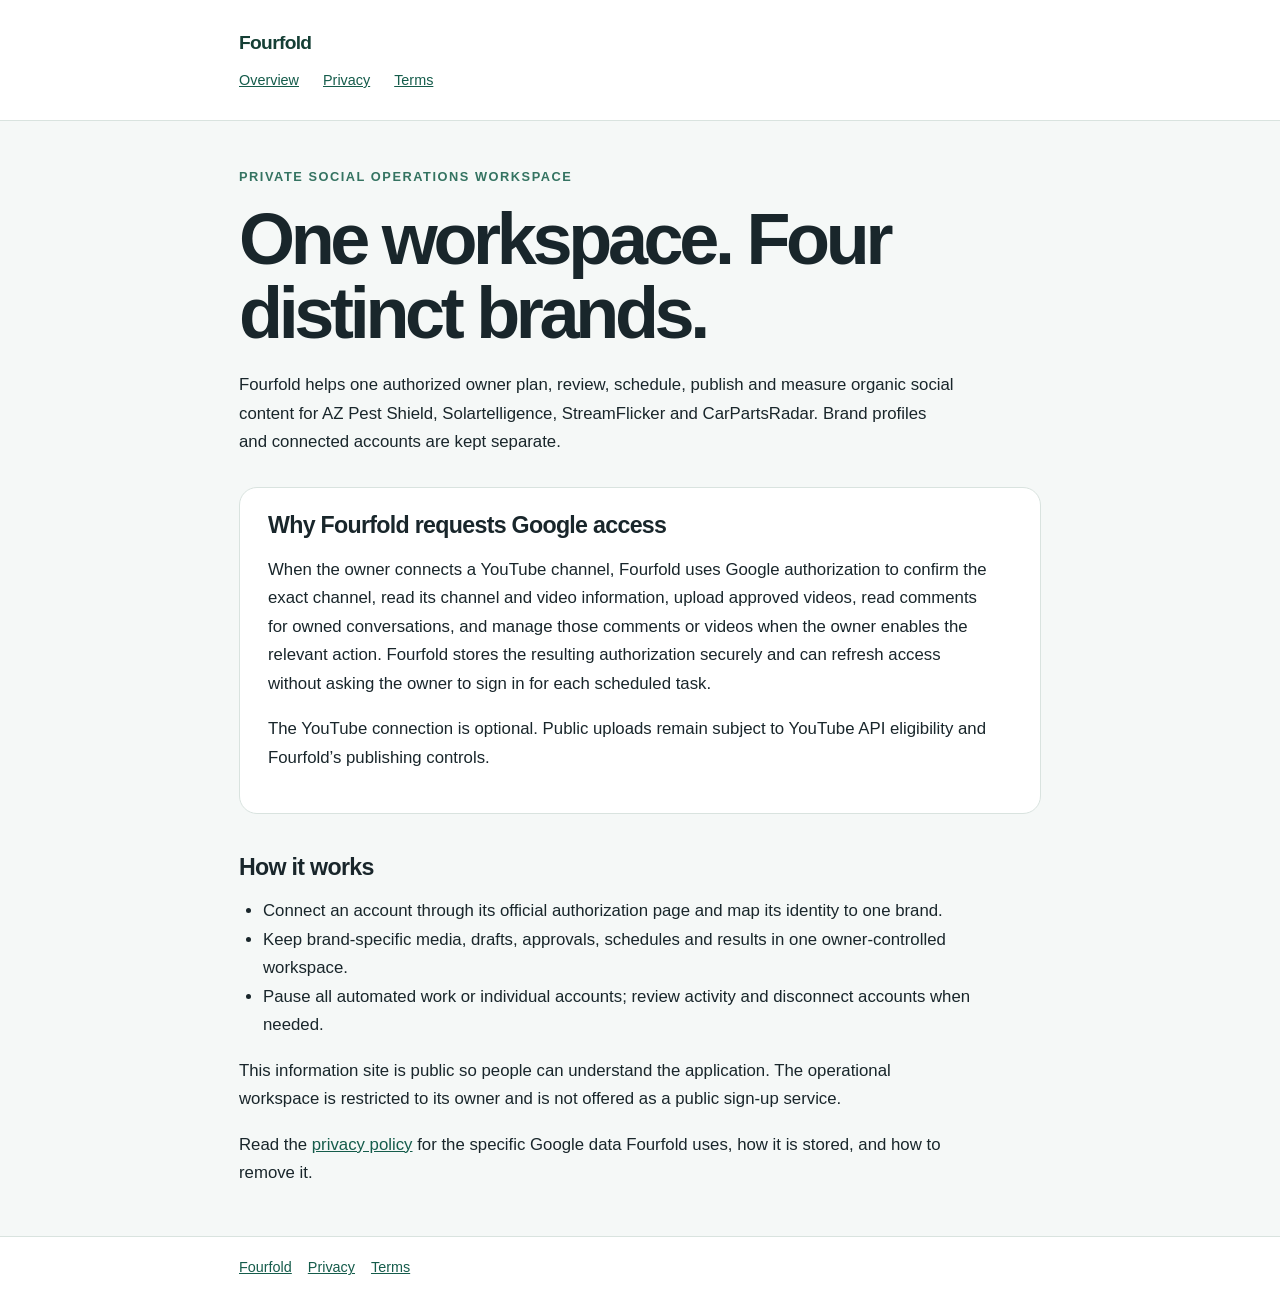
==== index.html @ 00d7a6ec "Add Fourfold OAuth information and privacy pages" ====
<!doctype html>
<html lang="en"><head><meta charset="utf-8"><meta name="viewport" content="width=device-width, initial-scale=1"><title>Fourfold | Social operations</title><meta name="description" content="Fourfold is a private social-media management workspace for four independent brands."><link rel="canonical" href="https://fourfold.azpestshield.com/"><link rel="stylesheet" href="/style.css"></head><body>
<header><div class="wrap"><a class="brand" href="/">Fourfold</a><nav aria-label="Main navigation"><a href="/">Overview</a><a href="/privacy/">Privacy</a><a href="/terms/">Terms</a></nav></div></header>
<main class="wrap"><p class="eyebrow">Private social operations workspace</p><h1>One workspace. Four distinct brands.</h1><p>Fourfold helps one authorized owner plan, review, schedule, publish and measure organic social content for AZ Pest Shield, Solartelligence, StreamFlicker and CarPartsRadar. Brand profiles and connected accounts are kept separate.</p>
<div class="card"><h2>Why Fourfold requests Google access</h2><p>When the owner connects a YouTube channel, Fourfold uses Google authorization to confirm the exact channel, read its channel and video information, upload approved videos, read comments for owned conversations, and manage those comments or videos when the owner enables the relevant action. Fourfold stores the resulting authorization securely and can refresh access without asking the owner to sign in for each scheduled task.</p><p>The YouTube connection is optional. Public uploads remain subject to YouTube API eligibility and Fourfold’s publishing controls.</p></div>
<h2>How it works</h2><ul><li>Connect an account through its official authorization page and map its identity to one brand.</li><li>Keep brand-specific media, drafts, approvals, schedules and results in one owner-controlled workspace.</li><li>Pause all automated work or individual accounts; review activity and disconnect accounts when needed.</li></ul><p>This information site is public so people can understand the application. The operational workspace is restricted to its owner and is not offered as a public sign-up service.</p><p>Read the <a href="/privacy/">privacy policy</a> for the specific Google data Fourfold uses, how it is stored, and how to remove it.</p></main>
<footer><div class="wrap"><a href="/">Fourfold</a><a href="/privacy/">Privacy</a><a href="/terms/">Terms</a></div></footer></body></html>
---- style.css ----
:root{color-scheme:light;font-family:Arial,Helvetica,sans-serif;color:#19262b;background:#f5f8f7}*{box-sizing:border-box}body{margin:0}a{color:#155c4b}a:focus-visible{outline:3px solid #e59b44;outline-offset:3px}.wrap{max-width:850px;margin:auto;padding:32px 24px}header{border-bottom:1px solid #d9e3df;background:#fff}.brand{font-size:1.2rem;font-weight:800;letter-spacing:-.035em;color:#153f35;text-decoration:none}nav{display:flex;gap:24px;flex-wrap:wrap;margin-top:18px}nav a{font-size:.9rem}main{min-height:65vh}.eyebrow{color:#347361;font-size:.8rem;font-weight:700;letter-spacing:.12em;text-transform:uppercase}h1{font-size:clamp(2.4rem,7vw,4.5rem);line-height:1.04;letter-spacing:-.06em;margin:14px 0 20px}h2{font-size:1.45rem;letter-spacing:-.03em;margin:40px 0 10px}p,li{font-size:1.05rem;line-height:1.7;max-width:720px}ul{padding-left:24px}.card{background:#fff;border:1px solid #d9e3df;border-radius:18px;padding:24px 28px;margin:30px 0}.card h2{margin-top:0}.muted{color:#566a65}footer{border-top:1px solid #d9e3df;background:#fff;color:#566a65;font-size:.9rem}footer .wrap{padding-top:22px;padding-bottom:22px}footer a{margin-right:16px}@media(max-width:600px){.wrap{padding:24px 18px}.card{padding:20px}}
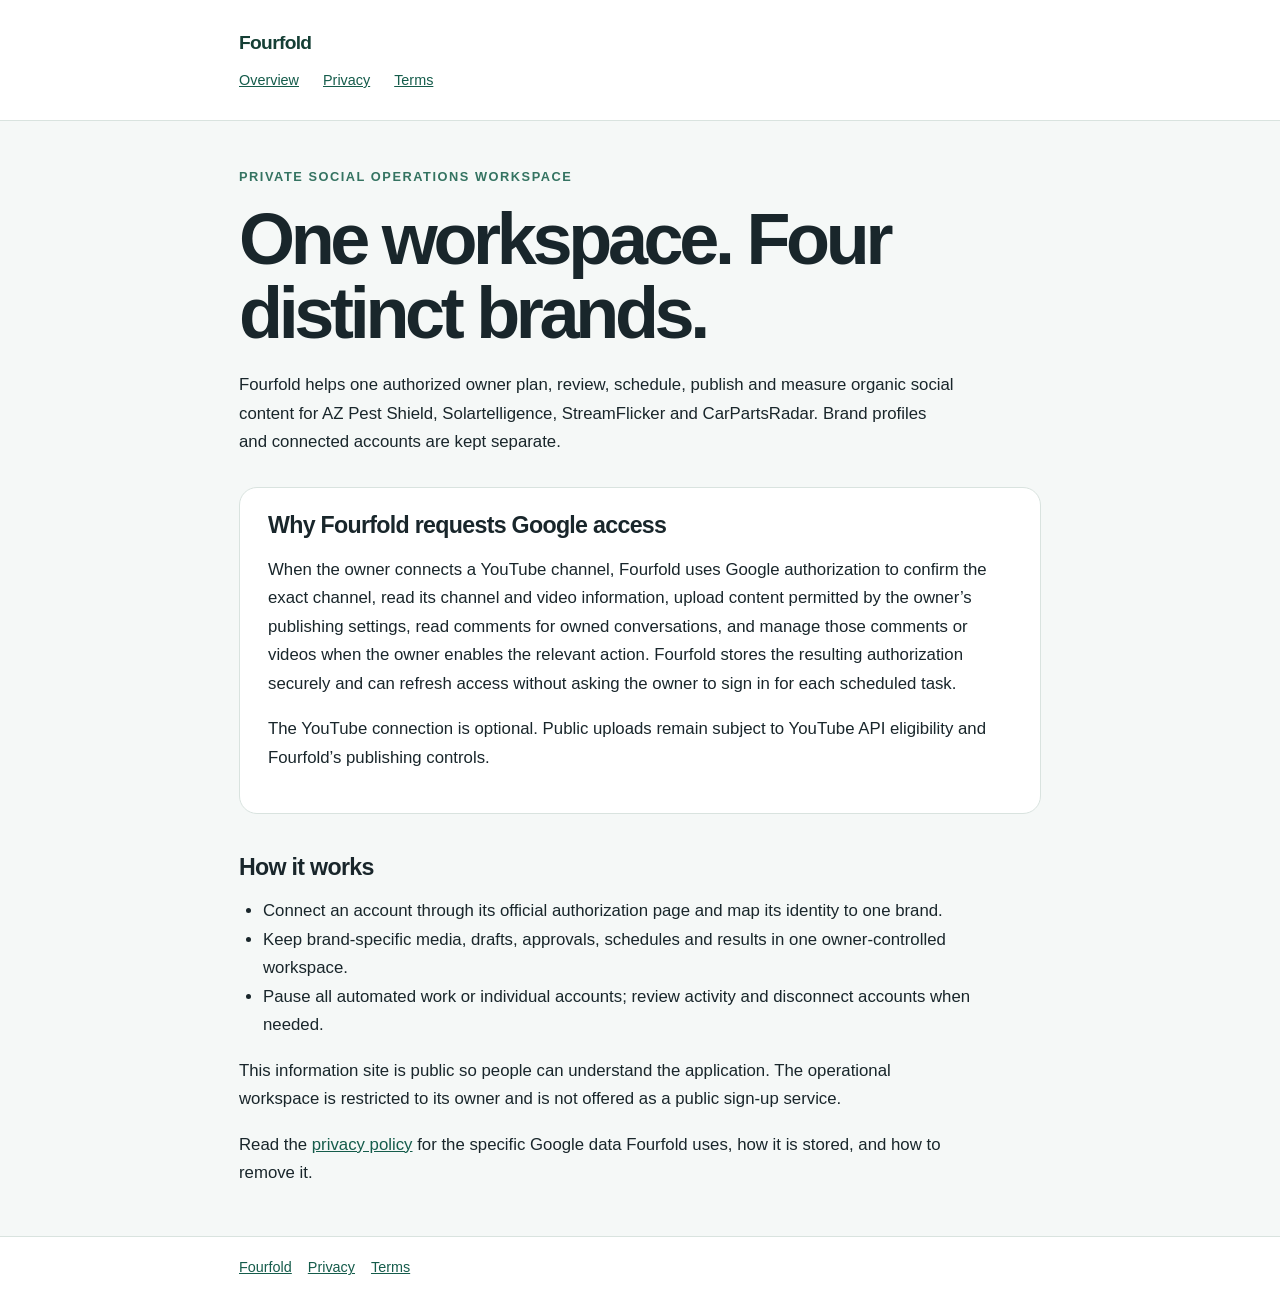
==== commit a523a6b1: "Clarify authorized publishing and support contact" ====
--- a/index.html
+++ b/index.html
@@ -2,6 +2,6 @@
 <html lang="en"><head><meta charset="utf-8"><meta name="viewport" content="width=device-width, initial-scale=1"><title>Fourfold | Social operations</title><meta name="description" content="Fourfold is a private social-media management workspace for four independent brands."><link rel="canonical" href="https://fourfold.azpestshield.com/"><link rel="stylesheet" href="/style.css"></head><body>
 <header><div class="wrap"><a class="brand" href="/">Fourfold</a><nav aria-label="Main navigation"><a href="/">Overview</a><a href="/privacy/">Privacy</a><a href="/terms/">Terms</a></nav></div></header>
 <main class="wrap"><p class="eyebrow">Private social operations workspace</p><h1>One workspace. Four distinct brands.</h1><p>Fourfold helps one authorized owner plan, review, schedule, publish and measure organic social content for AZ Pest Shield, Solartelligence, StreamFlicker and CarPartsRadar. Brand profiles and connected accounts are kept separate.</p>
-<div class="card"><h2>Why Fourfold requests Google access</h2><p>When the owner connects a YouTube channel, Fourfold uses Google authorization to confirm the exact channel, read its channel and video information, upload approved videos, read comments for owned conversations, and manage those comments or videos when the owner enables the relevant action. Fourfold stores the resulting authorization securely and can refresh access without asking the owner to sign in for each scheduled task.</p><p>The YouTube connection is optional. Public uploads remain subject to YouTube API eligibility and Fourfold’s publishing controls.</p></div>
+<div class="card"><h2>Why Fourfold requests Google access</h2><p>When the owner connects a YouTube channel, Fourfold uses Google authorization to confirm the exact channel, read its channel and video information, upload content permitted by the owner’s publishing settings, read comments for owned conversations, and manage those comments or videos when the owner enables the relevant action. Fourfold stores the resulting authorization securely and can refresh access without asking the owner to sign in for each scheduled task.</p><p>The YouTube connection is optional. Public uploads remain subject to YouTube API eligibility and Fourfold’s publishing controls.</p></div>
 <h2>How it works</h2><ul><li>Connect an account through its official authorization page and map its identity to one brand.</li><li>Keep brand-specific media, drafts, approvals, schedules and results in one owner-controlled workspace.</li><li>Pause all automated work or individual accounts; review activity and disconnect accounts when needed.</li></ul><p>This information site is public so people can understand the application. The operational workspace is restricted to its owner and is not offered as a public sign-up service.</p><p>Read the <a href="/privacy/">privacy policy</a> for the specific Google data Fourfold uses, how it is stored, and how to remove it.</p></main>
 <footer><div class="wrap"><a href="/">Fourfold</a><a href="/privacy/">Privacy</a><a href="/terms/">Terms</a></div></footer></body></html>
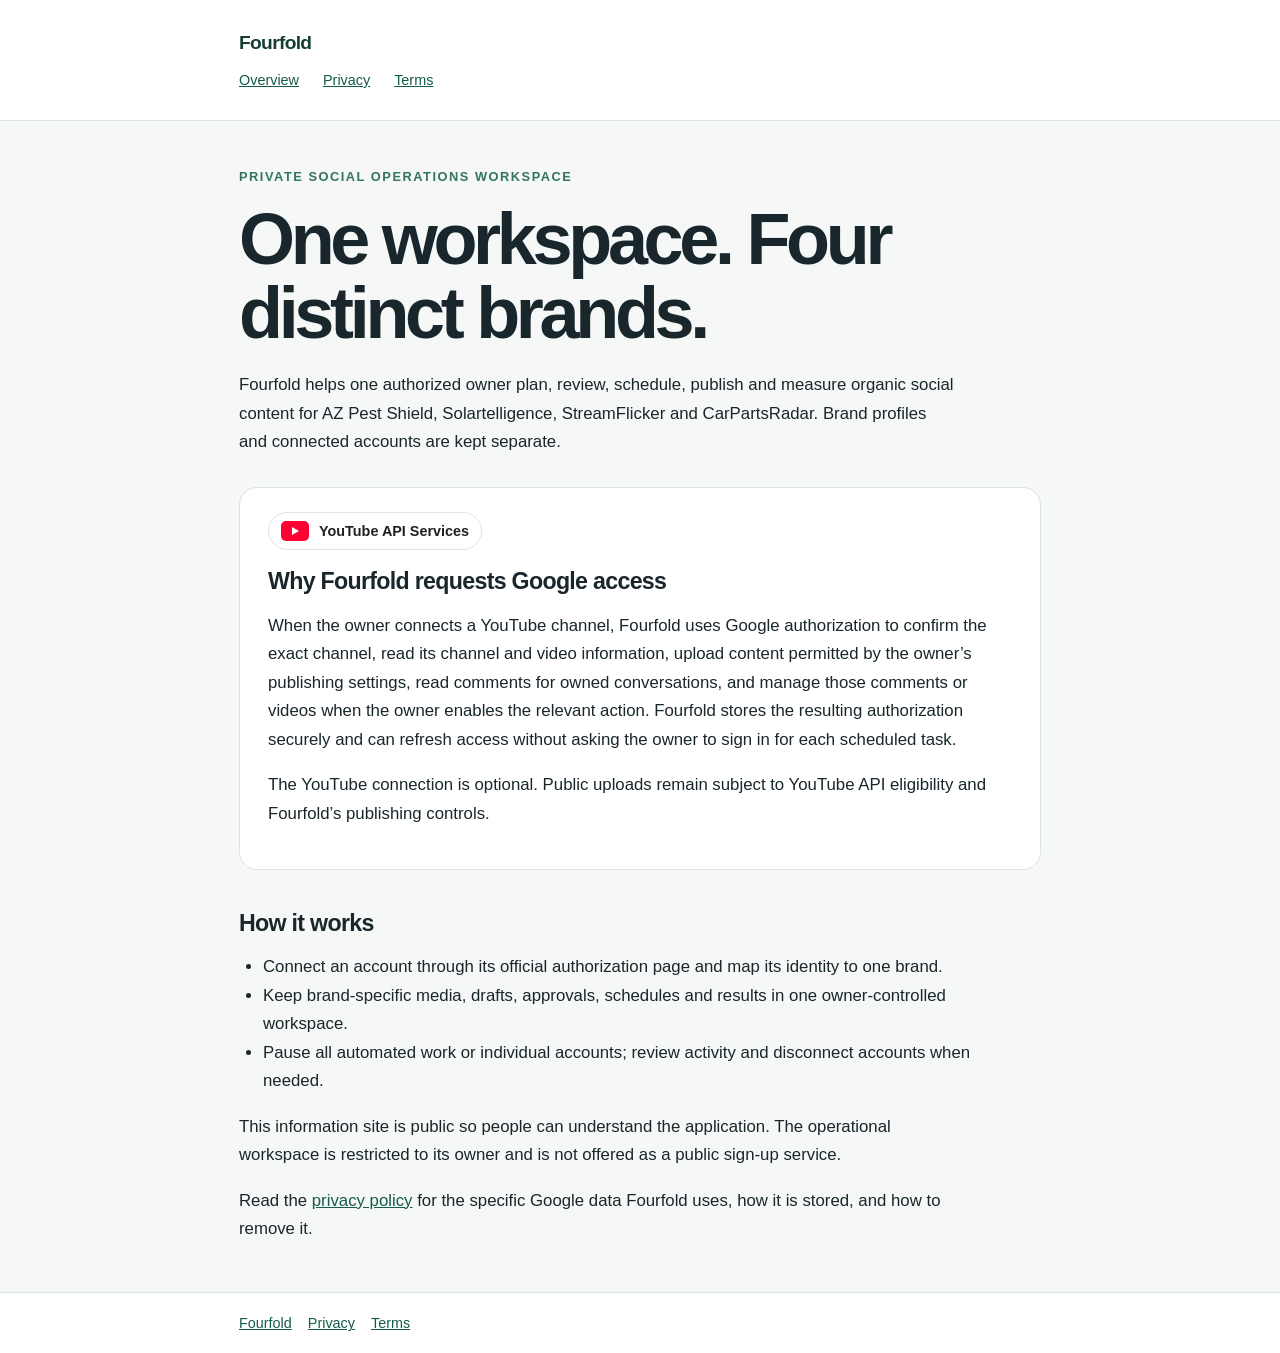
==== commit 7762c64b: "Complete YouTube audit policy disclosures" ====
--- a/index.html
+++ b/index.html
@@ -2,6 +2,6 @@
 <html lang="en"><head><meta charset="utf-8"><meta name="viewport" content="width=device-width, initial-scale=1"><title>Fourfold | Social operations</title><meta name="description" content="Fourfold is a private social-media management workspace for four independent brands."><link rel="canonical" href="https://fourfold.azpestshield.com/"><link rel="stylesheet" href="/style.css"></head><body>
 <header><div class="wrap"><a class="brand" href="/">Fourfold</a><nav aria-label="Main navigation"><a href="/">Overview</a><a href="/privacy/">Privacy</a><a href="/terms/">Terms</a></nav></div></header>
 <main class="wrap"><p class="eyebrow">Private social operations workspace</p><h1>One workspace. Four distinct brands.</h1><p>Fourfold helps one authorized owner plan, review, schedule, publish and measure organic social content for AZ Pest Shield, Solartelligence, StreamFlicker and CarPartsRadar. Brand profiles and connected accounts are kept separate.</p>
-<div class="card"><h2>Why Fourfold requests Google access</h2><p>When the owner connects a YouTube channel, Fourfold uses Google authorization to confirm the exact channel, read its channel and video information, upload content permitted by the owner’s publishing settings, read comments for owned conversations, and manage those comments or videos when the owner enables the relevant action. Fourfold stores the resulting authorization securely and can refresh access without asking the owner to sign in for each scheduled task.</p><p>The YouTube connection is optional. Public uploads remain subject to YouTube API eligibility and Fourfold’s publishing controls.</p></div>
+<div class="card"><div class="youtube-lockup" aria-label="YouTube API Services integration"><svg viewBox="0 0 28 20" role="img" aria-label="YouTube"><rect width="28" height="20" rx="5" fill="#ff0033"/><path d="M11 6l7 4-7 4z" fill="#fff"/></svg><strong>YouTube API Services</strong></div><h2>Why Fourfold requests Google access</h2><p>When the owner connects a YouTube channel, Fourfold uses Google authorization to confirm the exact channel, read its channel and video information, upload content permitted by the owner’s publishing settings, read comments for owned conversations, and manage those comments or videos when the owner enables the relevant action. Fourfold stores the resulting authorization securely and can refresh access without asking the owner to sign in for each scheduled task.</p><p>The YouTube connection is optional. Public uploads remain subject to YouTube API eligibility and Fourfold’s publishing controls.</p></div>
 <h2>How it works</h2><ul><li>Connect an account through its official authorization page and map its identity to one brand.</li><li>Keep brand-specific media, drafts, approvals, schedules and results in one owner-controlled workspace.</li><li>Pause all automated work or individual accounts; review activity and disconnect accounts when needed.</li></ul><p>This information site is public so people can understand the application. The operational workspace is restricted to its owner and is not offered as a public sign-up service.</p><p>Read the <a href="/privacy/">privacy policy</a> for the specific Google data Fourfold uses, how it is stored, and how to remove it.</p></main>
 <footer><div class="wrap"><a href="/">Fourfold</a><a href="/privacy/">Privacy</a><a href="/terms/">Terms</a></div></footer></body></html>
--- a/style.css
+++ b/style.css
@@ -1 +1 @@
-:root{color-scheme:light;font-family:Arial,Helvetica,sans-serif;color:#19262b;background:#f5f8f7}*{box-sizing:border-box}body{margin:0}a{color:#155c4b}a:focus-visible{outline:3px solid #e59b44;outline-offset:3px}.wrap{max-width:850px;margin:auto;padding:32px 24px}header{border-bottom:1px solid #d9e3df;background:#fff}.brand{font-size:1.2rem;font-weight:800;letter-spacing:-.035em;color:#153f35;text-decoration:none}nav{display:flex;gap:24px;flex-wrap:wrap;margin-top:18px}nav a{font-size:.9rem}main{min-height:65vh}.eyebrow{color:#347361;font-size:.8rem;font-weight:700;letter-spacing:.12em;text-transform:uppercase}h1{font-size:clamp(2.4rem,7vw,4.5rem);line-height:1.04;letter-spacing:-.06em;margin:14px 0 20px}h2{font-size:1.45rem;letter-spacing:-.03em;margin:40px 0 10px}p,li{font-size:1.05rem;line-height:1.7;max-width:720px}ul{padding-left:24px}.card{background:#fff;border:1px solid #d9e3df;border-radius:18px;padding:24px 28px;margin:30px 0}.card h2{margin-top:0}.muted{color:#566a65}footer{border-top:1px solid #d9e3df;background:#fff;color:#566a65;font-size:.9rem}footer .wrap{padding-top:22px;padding-bottom:22px}footer a{margin-right:16px}@media(max-width:600px){.wrap{padding:24px 18px}.card{padding:20px}}
+:root{color-scheme:light;font-family:Arial,Helvetica,sans-serif;color:#19262b;background:#f5f8f7}*{box-sizing:border-box}body{margin:0}a{color:#155c4b}a:focus-visible{outline:3px solid #e59b44;outline-offset:3px}.wrap{max-width:850px;margin:auto;padding:32px 24px}header{border-bottom:1px solid #d9e3df;background:#fff}.brand{font-size:1.2rem;font-weight:800;letter-spacing:-.035em;color:#153f35;text-decoration:none}nav{display:flex;gap:24px;flex-wrap:wrap;margin-top:18px}nav a{font-size:.9rem}main{min-height:65vh}.eyebrow{color:#347361;font-size:.8rem;font-weight:700;letter-spacing:.12em;text-transform:uppercase}h1{font-size:clamp(2.4rem,7vw,4.5rem);line-height:1.04;letter-spacing:-.06em;margin:14px 0 20px}h2{font-size:1.45rem;letter-spacing:-.03em;margin:40px 0 10px}p,li{font-size:1.05rem;line-height:1.7;max-width:720px}ul,ol{padding-left:24px}.card{background:#fff;border:1px solid #d9e3df;border-radius:18px;padding:24px 28px;margin:30px 0}.card h2{margin-top:18px}.youtube-lockup{display:inline-flex;align-items:center;gap:10px;padding:8px 12px;border:1px solid #e1e5e4;border-radius:999px;background:#fff;color:#202124;font-size:.9rem}.youtube-lockup svg{width:28px;height:20px;display:block}.muted{color:#566a65}footer{border-top:1px solid #d9e3df;background:#fff;color:#566a65;font-size:.9rem}footer .wrap{padding-top:22px;padding-bottom:22px}footer a{margin-right:16px}@media(max-width:600px){.wrap{padding:24px 18px}.card{padding:20px}}
